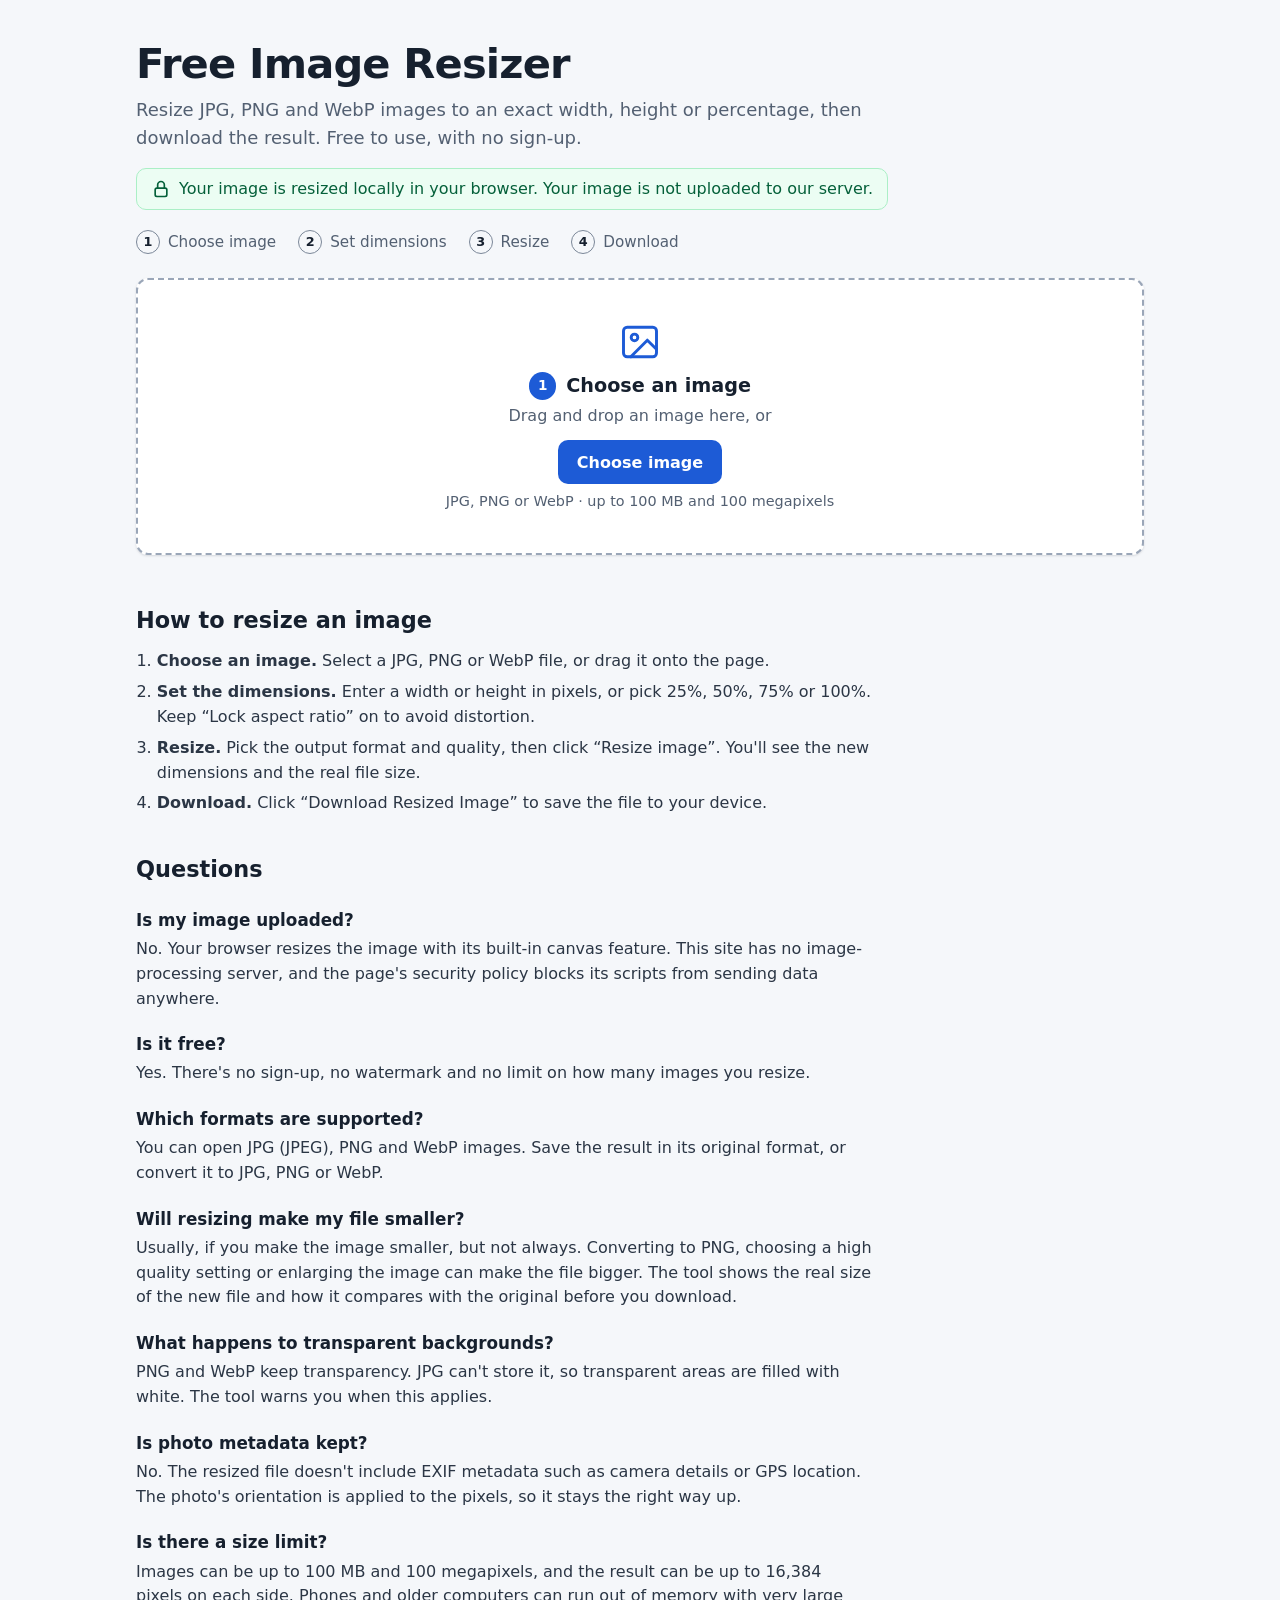
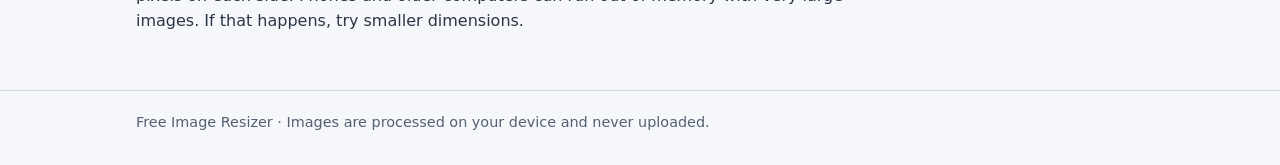
==== free-image-resizer/public/index.html @ 74262e60 "Add files via upload" ====
<!doctype html>
<html lang="en">
<head>
  <meta charset="utf-8">
  <meta name="viewport" content="width=device-width, initial-scale=1">
  <!-- connect-src 'none' stops this page's scripts from sending anything over the network. -->
  <meta http-equiv="Content-Security-Policy" content="default-src 'none'; script-src 'self'; style-src 'self'; img-src 'self' blob:; connect-src 'none'; form-action 'none'; base-uri 'none'; object-src 'none'">
  <title>Free Image Resizer – Resize JPG, PNG &amp; WebP Online</title>
  <meta name="description" content="Resize JPG, PNG and WebP images online for free. Set an exact width, height or percentage, keep the aspect ratio and download instantly. Your image never leaves your browser.">
  <link rel="canonical" href="https://free-image-resizer.pages.dev/">
  <meta name="theme-color" content="#1d5bd6">
  <link rel="icon" href="favicon.ico" sizes="32x32">
  <link rel="icon" href="favicon.svg" type="image/svg+xml">
  <link rel="apple-touch-icon" href="apple-touch-icon.png">
  <meta property="og:type" content="website">
  <meta property="og:title" content="Free Image Resizer – Resize JPG, PNG &amp; WebP Online">
  <meta property="og:description" content="Resize images to an exact width, height or percentage. Free, no sign-up, and your image never leaves your browser.">
  <meta property="og:url" content="https://free-image-resizer.pages.dev/">
  <meta name="twitter:card" content="summary">
  <link rel="stylesheet" href="styles.css">
  <script src="app.js" defer></script>
  <script type="application/ld+json">
  {
    "@context": "https://schema.org",
    "@type": "WebApplication",
    "name": "Free Image Resizer",
    "url": "https://free-image-resizer.pages.dev/",
    "description": "Resize JPG, PNG and WebP images in your browser by width, height or percentage.",
    "applicationCategory": "MultimediaApplication",
    "operatingSystem": "Any",
    "browserRequirements": "Requires JavaScript and a modern web browser",
    "offers": { "@type": "Offer", "price": "0", "priceCurrency": "USD" }
  }
  </script>
</head>
<body>
  <main>
    <div class="container">
      <section class="intro" aria-labelledby="page-title">
        <h1 id="page-title">Free Image Resizer</h1>
        <p class="lead">Resize JPG, PNG and WebP images to an exact width, height or percentage, then download the result. Free to use, with no sign-up.</p>
        <p class="privacy">
          <svg class="icon" viewBox="0 0 24 24" width="20" height="20" aria-hidden="true" focusable="false" fill="none" stroke="currentColor" stroke-width="2" stroke-linecap="round" stroke-linejoin="round"><rect x="5" y="11" width="14" height="10" rx="2"/><path d="M8 11V7a4 4 0 0 1 8 0v4"/></svg>
          <span>Your image is resized locally in your browser. Your image is not uploaded to our server.</span>
        </p>
        <ol class="steps" role="list" aria-label="How it works">
          <li>Choose image</li>
          <li>Set dimensions</li>
          <li>Resize</li>
          <li>Download</li>
        </ol>
      </section>

      <div id="app" class="app" aria-busy="false">
        <noscript><p class="alert alert-error">This tool needs JavaScript to resize images in your browser. Please turn JavaScript on and reload the page.</p></noscript>
        <div id="load-error" class="alert alert-error" role="alert" hidden></div>
        <input type="file" id="file-input" accept="image/jpeg,image/png,image/webp,.jpg,.jpeg,.png,.webp" aria-label="Choose an image file" hidden>

        <section id="upload" class="card dropzone" aria-labelledby="upload-title">
          <svg class="dropzone-icon" viewBox="0 0 24 24" width="44" height="44" aria-hidden="true" focusable="false" fill="none" stroke="currentColor" stroke-width="1.6" stroke-linecap="round" stroke-linejoin="round"><rect x="3" y="4" width="18" height="16" rx="2"/><circle cx="9" cy="9.5" r="1.8"/><path d="m21 16-5-5-9 9"/></svg>
          <h2 id="upload-title" class="step-title"><span class="step-num" aria-hidden="true">1</span>Choose an image</h2>
          <p class="dropzone-text">Drag and drop an image here, or</p>
          <button type="button" id="choose-btn" class="btn btn-primary">Choose image</button>
          <p class="hint">JPG, PNG or WebP · up to 100 MB and 100 megapixels</p>
        </section>

        <div id="workspace" class="workspace" hidden>
          <section id="original-card" class="card" aria-labelledby="original-title">
            <div class="card-head">
              <h2 id="original-title" class="step-title"><span class="step-num" aria-hidden="true">1</span>Original image</h2>
              <div class="card-actions">
                <button type="button" id="change-btn" class="btn btn-secondary btn-small">Change image</button>
                <button type="button" id="clear-btn" class="btn btn-secondary btn-small">Clear</button>
              </div>
            </div>
            <div id="original-preview" class="preview"></div>
            <dl class="meta">
              <div><dt>File name</dt><dd id="orig-name"></dd></div>
              <div><dt>Format</dt><dd id="orig-format"></dd></div>
              <div><dt>Dimensions</dt><dd id="orig-dims"></dd></div>
              <div><dt>File size</dt><dd id="orig-size"></dd></div>
            </dl>
          </section>

          <form id="settings" class="card" novalidate autocomplete="off" aria-labelledby="settings-title">
            <h2 id="settings-title" class="step-title" tabindex="-1"><span class="step-num" aria-hidden="true">2</span>Set dimensions</h2>

            <fieldset class="group">
              <legend class="label">Quick scale</legend>
              <div class="chips">
                <button type="button" class="chip" data-scale="25" aria-pressed="false">25%</button>
                <button type="button" class="chip" data-scale="50" aria-pressed="false">50%</button>
                <button type="button" class="chip" data-scale="75" aria-pressed="false">75%</button>
                <button type="button" class="chip" data-scale="100" aria-pressed="false">100%</button>
              </div>
              <p class="hint">Percentages are of the original size, so they never enlarge the image.</p>
            </fieldset>

            <fieldset class="group">
              <legend class="label">Exact size in pixels</legend>
              <div class="dims">
                <div class="field">
                  <label for="width">Width</label>
                  <div class="input-unit">
                    <input id="width" name="width" type="text" inputmode="numeric" autocomplete="off" spellcheck="false" aria-describedby="width-error dims-error">
                    <span aria-hidden="true">px</span>
                  </div>
                  <p id="width-error" class="field-error" hidden></p>
                </div>
                <span class="times" aria-hidden="true">×</span>
                <div class="field">
                  <label for="height">Height</label>
                  <div class="input-unit">
                    <input id="height" name="height" type="text" inputmode="numeric" autocomplete="off" spellcheck="false" aria-describedby="height-error dims-error">
                    <span aria-hidden="true">px</span>
                  </div>
                  <p id="height-error" class="field-error" hidden></p>
                </div>
              </div>
              <p id="dims-error" class="field-error" hidden></p>
              <label class="check"><input type="checkbox" id="lock" name="lock" checked aria-describedby="lock-hint"> Lock aspect ratio</label>
              <p id="lock-hint" class="hint">Change the width or height and the other side updates to keep the original proportions.</p>
            </fieldset>

            <div class="group">
              <label for="format" class="label">Output format</label>
              <select id="format" name="format">
                <option value="original" id="format-original" selected>Original format</option>
                <option value="jpeg">JPG</option>
                <option value="png">PNG</option>
                <option value="webp" id="format-webp">WebP</option>
              </select>
              <p id="format-note" class="hint" hidden></p>
              <p id="alpha-warning" class="alert alert-warn" hidden>This image has transparent areas. JPG doesn't support transparency, so they will be filled with white. Choose PNG or WebP to keep transparency.</p>
            </div>

            <div id="quality-field" class="group">
              <label for="quality" class="label">Quality: <output id="quality-value" for="quality">85%</output></label>
              <input id="quality" name="quality" type="range" min="1" max="100" step="1" value="85" aria-describedby="quality-hint">
              <p id="quality-hint" class="hint">Lower quality gives a smaller file but can show compression artifacts. 85% is a good balance.</p>
            </div>

            <div class="summary">
              <span class="summary-label">New size</span>
              <span id="summary-dims" class="summary-dims">—</span>
              <span id="summary-detail" class="summary-detail"></span>
            </div>
            <p id="summary-warning" class="alert alert-warn" hidden></p>

            <button type="submit" id="resize-btn" class="btn btn-primary btn-block btn-large"><span class="step-num" aria-hidden="true">3</span><span id="resize-label">Resize image</span></button>
            <div id="resize-error" class="alert alert-error" role="alert" hidden></div>
          </form>

          <section id="result-card" class="card result" aria-labelledby="result-title">
            <h2 id="result-title" class="step-title" tabindex="-1"><span class="step-num" aria-hidden="true">4</span>Download</h2>
            <p id="result-empty" class="placeholder">Your resized image will appear here after you click “Resize image”.</p>
            <div id="result-body" class="result-body" hidden>
              <div id="result-preview" class="preview"></div>
              <div>
                <dl class="meta">
                  <div><dt>Format</dt><dd id="res-format"></dd></div>
                  <div><dt>Dimensions</dt><dd id="res-dims"></dd></div>
                  <div><dt>File size</dt><dd id="res-size"></dd></div>
                  <div><dt>Change</dt><dd id="res-change"></dd></div>
                  <div><dt>File name</dt><dd id="res-name"></dd></div>
                </dl>
                <p id="res-note" class="hint" hidden></p>
                <a id="download" class="btn btn-primary btn-block btn-large" download>Download Resized Image</a>
              </div>
            </div>
          </section>
        </div>
      </div>

      <!--
        Future ad placement: insert <aside class="ad-slot" aria-label="Advertisement">…</aside>
        here, between the tool and the help text. .ad-slot in styles.css reserves its height so
        the page doesn't jump when the ad loads. Remember to update the Content-Security-Policy
        above to allow the ad network's scripts.
      -->

      <section class="info" aria-labelledby="how-title">
        <h2 id="how-title">How to resize an image</h2>
        <ol>
          <li><strong>Choose an image.</strong> Select a JPG, PNG or WebP file, or drag it onto the page.</li>
          <li><strong>Set the dimensions.</strong> Enter a width or height in pixels, or pick 25%, 50%, 75% or 100%. Keep “Lock aspect ratio” on to avoid distortion.</li>
          <li><strong>Resize.</strong> Pick the output format and quality, then click “Resize image”. You'll see the new dimensions and the real file size.</li>
          <li><strong>Download.</strong> Click “Download Resized Image” to save the file to your device.</li>
        </ol>

        <h2>Questions</h2>
        <h3>Is my image uploaded?</h3>
        <p>No. Your browser resizes the image with its built-in canvas feature. This site has no image-processing server, and the page's security policy blocks its scripts from sending data anywhere.</p>
        <h3>Is it free?</h3>
        <p>Yes. There's no sign-up, no watermark and no limit on how many images you resize.</p>
        <h3>Which formats are supported?</h3>
        <p>You can open JPG (JPEG), PNG and WebP images. Save the result in its original format, or convert it to JPG, PNG or WebP.</p>
        <h3>Will resizing make my file smaller?</h3>
        <p>Usually, if you make the image smaller, but not always. Converting to PNG, choosing a high quality setting or enlarging the image can make the file bigger. The tool shows the real size of the new file and how it compares with the original before you download.</p>
        <h3>What happens to transparent backgrounds?</h3>
        <p>PNG and WebP keep transparency. JPG can't store it, so transparent areas are filled with white. The tool warns you when this applies.</p>
        <h3>Is photo metadata kept?</h3>
        <p>No. The resized file doesn't include EXIF metadata such as camera details or GPS location. The photo's orientation is applied to the pixels, so it stays the right way up.</p>
        <h3>Is there a size limit?</h3>
        <p>Images can be up to 100 MB and 100 megapixels, and the result can be up to 16,384 pixels on each side. Phones and older computers can run out of memory with very large images. If that happens, try smaller dimensions.</p>
      </section>
    </div>
  </main>

  <footer class="site-footer">
    <div class="container">
      <p>Free Image Resizer · Images are processed on your device and never uploaded.</p>
    </div>
  </footer>

  <div id="status" class="visually-hidden" role="status" aria-live="polite"></div>
</body>
</html>
---- free-image-resizer/public/styles.css ----
:root {
  --bg: #f5f7fa;
  --surface: #ffffff;
  --text: #16202e;
  --muted: #536072;
  --border: #d5dbe3;
  --control-border: #7b8798;
  --primary: #1d5bd6;
  --primary-hover: #1749ad;
  --primary-soft: #eaf1fe;
  --focus: #1d5bd6;
  --error: #b42318;
  --error-bg: #fef3f2;
  --error-border: #fecdca;
  --warn: #7a4d00;
  --warn-bg: #fffaeb;
  --warn-border: #fedf89;
  --ok: #05603a;
  --ok-bg: #ecfdf3;
  --ok-border: #abefc6;
  --radius: 12px;
  --shadow: 0 1px 2px rgba(16, 24, 40, 0.06), 0 1px 3px rgba(16, 24, 40, 0.08);
  color-scheme: light;
}

*,
*::before,
*::after {
  box-sizing: border-box;
}

[hidden] {
  display: none !important;
}

html {
  -webkit-text-size-adjust: 100%;
}

body {
  margin: 0;
  font: 16px/1.55 system-ui, -apple-system, "Segoe UI", Roboto, "Helvetica Neue", Arial, sans-serif;
  color: var(--text);
  background: var(--bg);
}

:focus-visible {
  outline: 3px solid var(--focus);
  outline-offset: 2px;
}

.container {
  width: 100%;
  max-width: 1040px;
  margin: 0 auto;
  padding: 0 16px;
}

.visually-hidden {
  position: absolute !important;
  width: 1px;
  height: 1px;
  margin: -1px;
  padding: 0;
  overflow: hidden;
  clip: rect(0 0 0 0);
  white-space: nowrap;
  border: 0;
}

/* Intro */
.intro {
  padding: 40px 0 24px;
}

h1 {
  margin: 0 0 8px;
  font-size: clamp(1.9rem, 4vw, 2.6rem);
  line-height: 1.15;
  letter-spacing: -0.02em;
}

.lead {
  margin: 0 0 16px;
  max-width: 46rem;
  font-size: 1.125rem;
  color: var(--muted);
}

.privacy {
  display: inline-flex;
  align-items: flex-start;
  gap: 8px;
  margin: 0;
  padding: 8px 14px;
  border: 1px solid var(--ok-border);
  border-radius: 10px;
  background: var(--ok-bg);
  color: var(--ok);
  font-weight: 500;
}

.privacy .icon {
  flex: none;
  margin-top: 2px;
}

.steps {
  display: flex;
  flex-wrap: wrap;
  gap: 8px 22px;
  margin: 20px 0 0;
  padding: 0;
  list-style: none;
  counter-reset: step;
  color: var(--muted);
  font-size: 0.95rem;
}

.steps li {
  display: flex;
  align-items: center;
  gap: 8px;
  counter-increment: step;
}

.steps li::before {
  content: counter(step);
  display: inline-grid;
  place-items: center;
  width: 1.5rem;
  height: 1.5rem;
  border: 1px solid var(--control-border);
  border-radius: 50%;
  font-size: 0.8rem;
  font-weight: 700;
  color: var(--text);
}

/* Cards and layout */
.card {
  padding: 20px;
  border: 1px solid var(--border);
  border-radius: var(--radius);
  background: var(--surface);
  box-shadow: var(--shadow);
}

.workspace {
  display: grid;
  grid-template-columns: minmax(0, 1fr);
  gap: 20px;
}

@media (min-width: 860px) {
  .workspace {
    grid-template-columns: minmax(0, 1fr) minmax(0, 1fr);
    align-items: start;
  }

  .result {
    grid-column: 1 / -1;
  }
}

.card-head {
  display: flex;
  flex-wrap: wrap;
  align-items: center;
  justify-content: space-between;
  gap: 10px 12px;
  margin-bottom: 16px;
}

.card-head .step-title {
  margin: 0;
}

.card-actions {
  display: flex;
  gap: 8px;
}

.step-title {
  display: flex;
  align-items: center;
  gap: 10px;
  margin: 0 0 16px;
  font-size: 1.2rem;
  line-height: 1.3;
}

.step-title:focus-visible {
  outline-offset: 4px;
}

.step-num {
  display: inline-grid;
  flex: none;
  place-items: center;
  width: 1.7rem;
  height: 1.7rem;
  border-radius: 50%;
  background: var(--primary);
  color: #fff;
  font-size: 0.85rem;
  font-weight: 700;
}

/* Upload area */
.dropzone {
  display: flex;
  flex-direction: column;
  align-items: center;
  padding: 40px 20px;
  border: 2px dashed #9aa6b8;
  text-align: center;
  cursor: pointer;
}

.dropzone:hover {
  border-color: var(--primary);
}

.dropzone .step-title {
  margin-bottom: 4px;
}

.dropzone-icon {
  margin-bottom: 8px;
  color: var(--primary);
}

.dropzone-text {
  margin: 0 0 12px;
  color: var(--muted);
}

body.is-dragging .dropzone,
body.is-dragging #original-card {
  border-color: var(--primary);
  background: var(--primary-soft);
}

body.is-dragging #original-card {
  outline: 2px dashed var(--primary);
  outline-offset: 4px;
}

/* Previews: a checkerboard shows transparent areas */
.preview {
  display: flex;
  align-items: center;
  justify-content: center;
  min-height: 180px;
  padding: 8px;
  overflow: hidden;
  border: 1px solid var(--border);
  border-radius: 10px;
  background-color: #fff;
  background-image: conic-gradient(#edf0f4 25%, transparent 0 50%, #edf0f4 0 75%, transparent 0);
  background-size: 20px 20px;
}

.preview img {
  display: block;
  width: auto;
  height: auto;
  max-width: 100%;
  max-height: 340px;
}

.meta {
  display: grid;
  grid-template-columns: auto minmax(0, 1fr);
  gap: 6px 16px;
  margin: 16px 0 0;
  font-size: 0.95rem;
}

.meta div {
  display: contents;
}

.meta dt {
  color: var(--muted);
}

.meta dd {
  margin: 0;
  font-weight: 600;
  overflow-wrap: anywhere;
}

/* Form controls */
fieldset {
  min-width: 0;
  margin: 0;
  padding: 0;
  border: 0;
}

.group + .group {
  margin-top: 22px;
}

.label,
.field label {
  display: block;
  margin: 0 0 6px;
  padding: 0;
  font-weight: 600;
}

.chips {
  display: flex;
  flex-wrap: wrap;
  gap: 8px;
}

.chip {
  min-width: 68px;
  min-height: 40px;
  padding: 6px 14px;
  border: 1px solid var(--control-border);
  border-radius: 999px;
  background: #fff;
  color: var(--text);
  font: inherit;
  font-weight: 600;
  cursor: pointer;
}

.chip:hover {
  border-color: var(--primary);
  color: var(--primary);
}

.chip[aria-pressed="true"] {
  border-color: var(--primary);
  background: var(--primary);
  color: #fff;
}

.dims {
  display: grid;
  grid-template-columns: minmax(0, 1fr) auto minmax(0, 1fr);
  gap: 10px;
  align-items: start;
}

.times {
  padding-top: 38px;
  color: var(--muted);
}

.input-unit {
  position: relative;
}

.input-unit span {
  position: absolute;
  top: 50%;
  right: 12px;
  transform: translateY(-50%);
  color: var(--muted);
  pointer-events: none;
}

input[type="text"],
select {
  width: 100%;
  min-height: 44px;
  padding: 9px 12px;
  border: 1px solid var(--control-border);
  border-radius: 8px;
  background: #fff;
  color: var(--text);
  font: inherit;
}

.input-unit input {
  padding-right: 38px;
}

input[aria-invalid="true"] {
  border-color: var(--error);
  box-shadow: 0 0 0 1px var(--error);
}

.check {
  display: inline-flex;
  align-items: center;
  gap: 10px;
  margin-top: 14px;
  font-weight: 600;
  cursor: pointer;
}

input[type="checkbox"],
input[type="range"] {
  accent-color: var(--primary);
}

input[type="checkbox"] {
  width: 20px;
  height: 20px;
  margin: 0;
}

input[type="range"] {
  width: 100%;
  margin: 4px 0 0;
}

.hint {
  margin: 6px 0 0;
  color: var(--muted);
  font-size: 0.9rem;
}

.field-error {
  margin: 6px 0 0;
  color: var(--error);
  font-size: 0.9rem;
  font-weight: 500;
}

.alert {
  margin: 12px 0 0;
  padding: 10px 14px;
  border: 1px solid transparent;
  border-radius: 10px;
  font-size: 0.95rem;
}

.app > .alert {
  margin: 0 0 16px;
}

.alert-error {
  border-color: var(--error-border);
  background: var(--error-bg);
  color: var(--error);
}

.alert-warn {
  border-color: var(--warn-border);
  background: var(--warn-bg);
  color: var(--warn);
}

.summary {
  display: flex;
  flex-wrap: wrap;
  align-items: baseline;
  gap: 2px 12px;
  margin-top: 22px;
  padding: 12px 14px;
  border-radius: 10px;
  background: var(--primary-soft);
}

.summary-label {
  flex-basis: 100%;
  color: var(--muted);
  font-size: 0.85rem;
  font-weight: 600;
}

.summary-dims {
  font-size: 1.3rem;
  font-weight: 700;
}

.summary-detail {
  color: var(--muted);
  font-size: 0.95rem;
}

/* Buttons */
.btn {
  display: inline-flex;
  align-items: center;
  justify-content: center;
  gap: 10px;
  min-height: 44px;
  padding: 10px 18px;
  border: 1px solid transparent;
  border-radius: 10px;
  font: inherit;
  font-weight: 600;
  line-height: 1.2;
  text-align: center;
  text-decoration: none;
  cursor: pointer;
}

.btn-primary {
  background: var(--primary);
  color: #fff;
}

.btn-primary:hover {
  background: var(--primary-hover);
}

.btn-primary .step-num {
  background: #fff;
  color: var(--primary);
}

.btn-secondary {
  border-color: var(--control-border);
  background: #fff;
  color: var(--text);
}

.btn-secondary:hover {
  background: #f0f2f5;
}

.btn-small {
  min-height: 36px;
  padding: 6px 12px;
  font-size: 0.9rem;
}

.btn-block {
  width: 100%;
}

.btn-large {
  min-height: 52px;
  font-size: 1.05rem;
}

#resize-btn {
  margin-top: 16px;
}

.btn:disabled {
  opacity: 0.65;
  cursor: progress;
}

/* Result */
.placeholder {
  margin: 0;
  padding: 28px 16px;
  border: 1px dashed var(--border);
  border-radius: 10px;
  color: var(--muted);
  text-align: center;
}

.result-body {
  display: grid;
  gap: 20px;
}

.result-body .meta {
  margin: 0 0 16px;
}

.result-body .hint {
  margin: 0 0 16px;
}

@media (min-width: 860px) {
  .result-body {
    grid-template-columns: minmax(0, 1.4fr) minmax(0, 1fr);
    align-items: start;
  }
}

/* Reserved space for a future ad (see comment in index.html). */
.ad-slot {
  max-width: 728px;
  min-height: 100px;
  margin: 40px auto 0;
}

/* Help text */
.info {
  max-width: 46rem;
  margin: 48px 0 56px;
}

.info h2 {
  margin: 36px 0 12px;
  font-size: 1.4rem;
}

.info h2:first-child {
  margin-top: 0;
}

.info h3 {
  margin: 20px 0 4px;
  font-size: 1.05rem;
}

.info p,
.info li {
  color: #2b3645;
}

.info p {
  margin: 0;
}

.info ol {
  margin: 0;
  padding-left: 1.3rem;
}

.info li + li {
  margin-top: 6px;
}

.site-footer {
  padding: 20px 0 32px;
  border-top: 1px solid var(--border);
  color: var(--muted);
  font-size: 0.9rem;
}

.site-footer p {
  margin: 0;
}

@media (max-width: 480px) {
  .intro {
    padding-top: 28px;
  }

  .card {
    padding: 16px;
  }

  .dropzone {
    padding: 28px 16px;
  }

  .times {
    padding-top: 36px;
  }
}
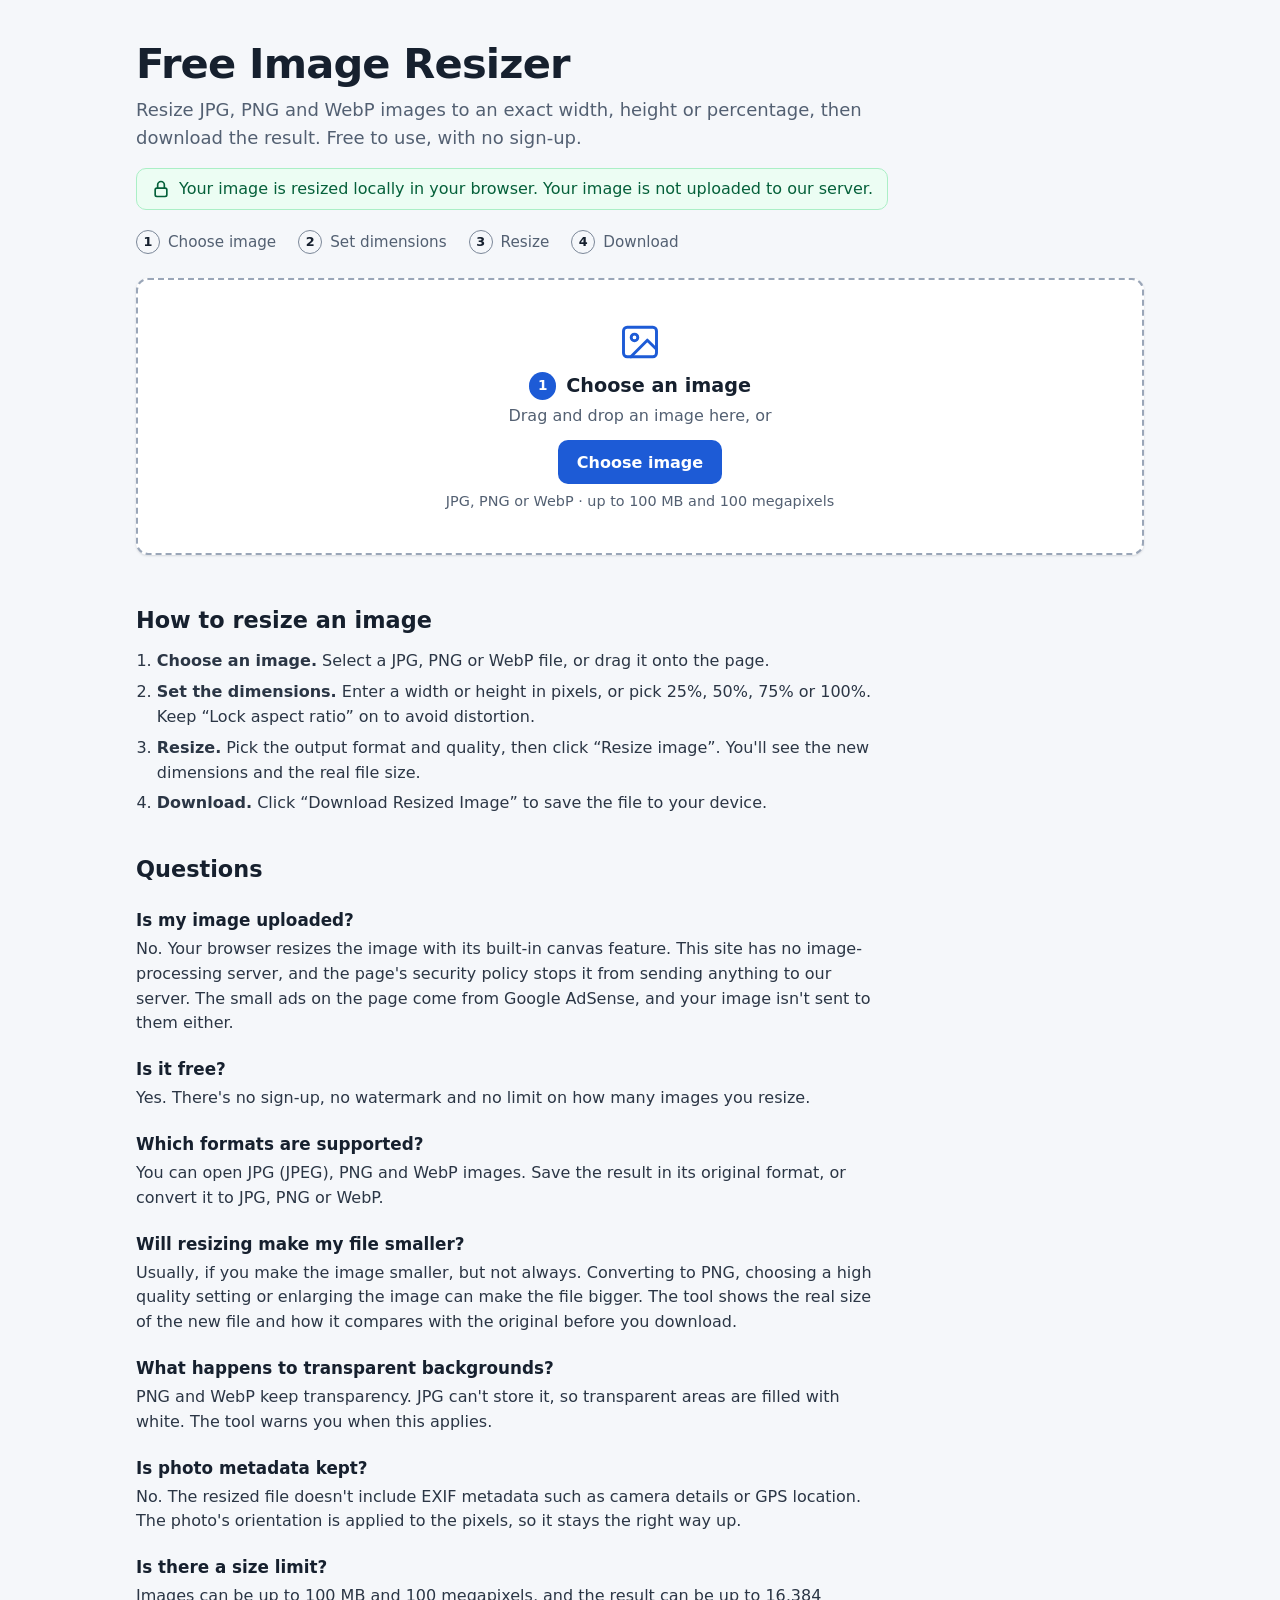
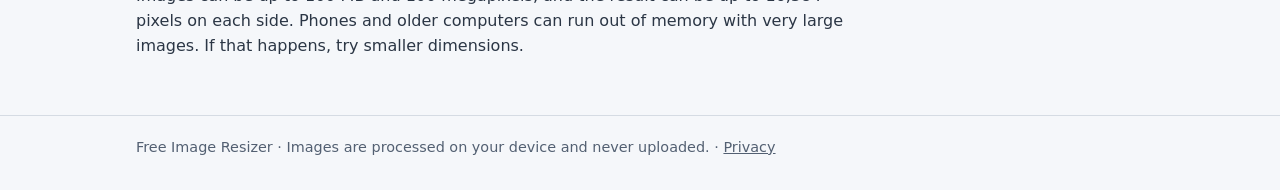
==== commit 3350b5e0: "Add two small AdSense boxes, privacy page, real site URL - Two labelled ad boxes (468x60, 320x50 on " ====
--- a/free-image-resizer/public/index.html
+++ b/free-image-resizer/public/index.html
@@ -3,11 +3,12 @@
 <head>
   <meta charset="utf-8">
   <meta name="viewport" content="width=device-width, initial-scale=1">
-  <!-- connect-src 'none' stops this page's scripts from sending anything over the network. -->
-  <meta http-equiv="Content-Security-Policy" content="default-src 'none'; script-src 'self'; style-src 'self'; img-src 'self' blob:; connect-src 'none'; form-action 'none'; base-uri 'none'; object-src 'none'">
+  <!-- connect-src has no 'self', so the page can never send anything to this site's server.
+       The Google domains are only for the small AdSense boxes (see ads.js). -->
+  <meta http-equiv="Content-Security-Policy" content="default-src 'none'; script-src 'self' https://*.googlesyndication.com https://*.googleadservices.com https://*.doubleclick.net https://*.google.com https://*.gstatic.com https://*.adtrafficquality.google; style-src 'self' 'unsafe-inline'; img-src 'self' blob: data: https:; font-src https://fonts.gstatic.com; frame-src https://*.googlesyndication.com https://*.doubleclick.net https://*.google.com https://*.adtrafficquality.google; connect-src https://*.googlesyndication.com https://*.googleadservices.com https://*.doubleclick.net https://*.google.com https://*.gstatic.com https://*.adtrafficquality.google; form-action 'none'; base-uri 'none'; object-src 'none'">
   <title>Free Image Resizer – Resize JPG, PNG &amp; WebP Online</title>
   <meta name="description" content="Resize JPG, PNG and WebP images online for free. Set an exact width, height or percentage, keep the aspect ratio and download instantly. Your image never leaves your browser.">
-  <link rel="canonical" href="https://free-image-resizer.pages.dev/">
+  <link rel="canonical" href="https://free-image-resizer.freewebtoolss.workers.dev/">
   <meta name="theme-color" content="#1d5bd6">
   <link rel="icon" href="favicon.ico" sizes="32x32">
   <link rel="icon" href="favicon.svg" type="image/svg+xml">
@@ -15,16 +16,17 @@
   <meta property="og:type" content="website">
   <meta property="og:title" content="Free Image Resizer – Resize JPG, PNG &amp; WebP Online">
   <meta property="og:description" content="Resize images to an exact width, height or percentage. Free, no sign-up, and your image never leaves your browser.">
-  <meta property="og:url" content="https://free-image-resizer.pages.dev/">
+  <meta property="og:url" content="https://free-image-resizer.freewebtoolss.workers.dev/">
   <meta name="twitter:card" content="summary">
   <link rel="stylesheet" href="styles.css">
   <script src="app.js" defer></script>
+  <script src="ads.js" defer></script>
   <script type="application/ld+json">
   {
     "@context": "https://schema.org",
     "@type": "WebApplication",
     "name": "Free Image Resizer",
-    "url": "https://free-image-resizer.pages.dev/",
+    "url": "https://free-image-resizer.freewebtoolss.workers.dev/",
     "description": "Resize JPG, PNG and WebP images in your browser by width, height or percentage.",
     "applicationCategory": "MultimediaApplication",
     "operatingSystem": "Any",
@@ -172,12 +174,11 @@
         </div>
       </div>
 
-      <!--
-        Future ad placement: insert <aside class="ad-slot" aria-label="Advertisement">…</aside>
-        here, between the tool and the help text. .ad-slot in styles.css reserves its height so
-        the page doesn't jump when the ad loads. Remember to update the Content-Security-Policy
-        above to allow the ad network's scripts.
-      -->
+      <!-- Small ad boxes: hidden until AdSense IDs are set in ads.js. Never inside the tool. -->
+      <aside class="ad-slot" aria-label="Advertisement" hidden>
+        <span class="ad-label">Advertisement</span>
+        <ins class="adsbygoogle ad-unit"></ins>
+      </aside>
 
       <section class="info" aria-labelledby="how-title">
         <h2 id="how-title">How to resize an image</h2>
@@ -190,7 +191,7 @@
 
         <h2>Questions</h2>
         <h3>Is my image uploaded?</h3>
-        <p>No. Your browser resizes the image with its built-in canvas feature. This site has no image-processing server, and the page's security policy blocks its scripts from sending data anywhere.</p>
+        <p>No. Your browser resizes the image with its built-in canvas feature. This site has no image-processing server, and the page's security policy stops it from sending anything to our server. The small ads on the page come from Google AdSense, and your image isn't sent to them either.</p>
         <h3>Is it free?</h3>
         <p>Yes. There's no sign-up, no watermark and no limit on how many images you resize.</p>
         <h3>Which formats are supported?</h3>
@@ -204,12 +205,17 @@
         <h3>Is there a size limit?</h3>
         <p>Images can be up to 100 MB and 100 megapixels, and the result can be up to 16,384 pixels on each side. Phones and older computers can run out of memory with very large images. If that happens, try smaller dimensions.</p>
       </section>
+
+      <aside class="ad-slot ad-slot-bottom" aria-label="Advertisement" hidden>
+        <span class="ad-label">Advertisement</span>
+        <ins class="adsbygoogle ad-unit"></ins>
+      </aside>
     </div>
   </main>
 
   <footer class="site-footer">
     <div class="container">
-      <p>Free Image Resizer · Images are processed on your device and never uploaded.</p>
+      <p>Free Image Resizer · Images are processed on your device and never uploaded. · <a href="privacy.html">Privacy</a></p>
     </div>
   </footer>
 
--- a/free-image-resizer/public/styles.css
+++ b/free-image-resizer/public/styles.css
@@ -574,11 +574,43 @@
   }
 }
 
-/* Reserved space for a future ad (see comment in index.html). */
+/* Small ad boxes (see ads.js): 320×50 on phones, 468×60 on wider screens. */
 .ad-slot {
-  max-width: 728px;
-  min-height: 100px;
-  margin: 40px auto 0;
+  display: flex;
+  flex-direction: column;
+  align-items: center;
+  gap: 4px;
+  margin: 32px auto 0;
+}
+
+.ad-slot-bottom {
+  margin: 0 auto 40px;
+}
+
+.ad-label {
+  color: var(--muted);
+  font-size: 0.7rem;
+  letter-spacing: 0.08em;
+  text-transform: uppercase;
+}
+
+.ad-unit {
+  display: inline-block;
+  width: 320px;
+  max-width: 100%;
+  height: 50px;
+}
+
+@media (min-width: 600px) {
+  .ad-unit {
+    width: 468px;
+    height: 60px;
+  }
+}
+
+/* No ad to show: hide the box instead of leaving a gap. */
+.ad-slot:has(ins[data-ad-status="unfilled"]) {
+  display: none;
 }
 
 /* Help text */
@@ -630,6 +662,10 @@
   margin: 0;
 }
 
+.site-footer a {
+  color: var(--muted);
+}
+
 @media (max-width: 480px) {
   .intro {
     padding-top: 28px;
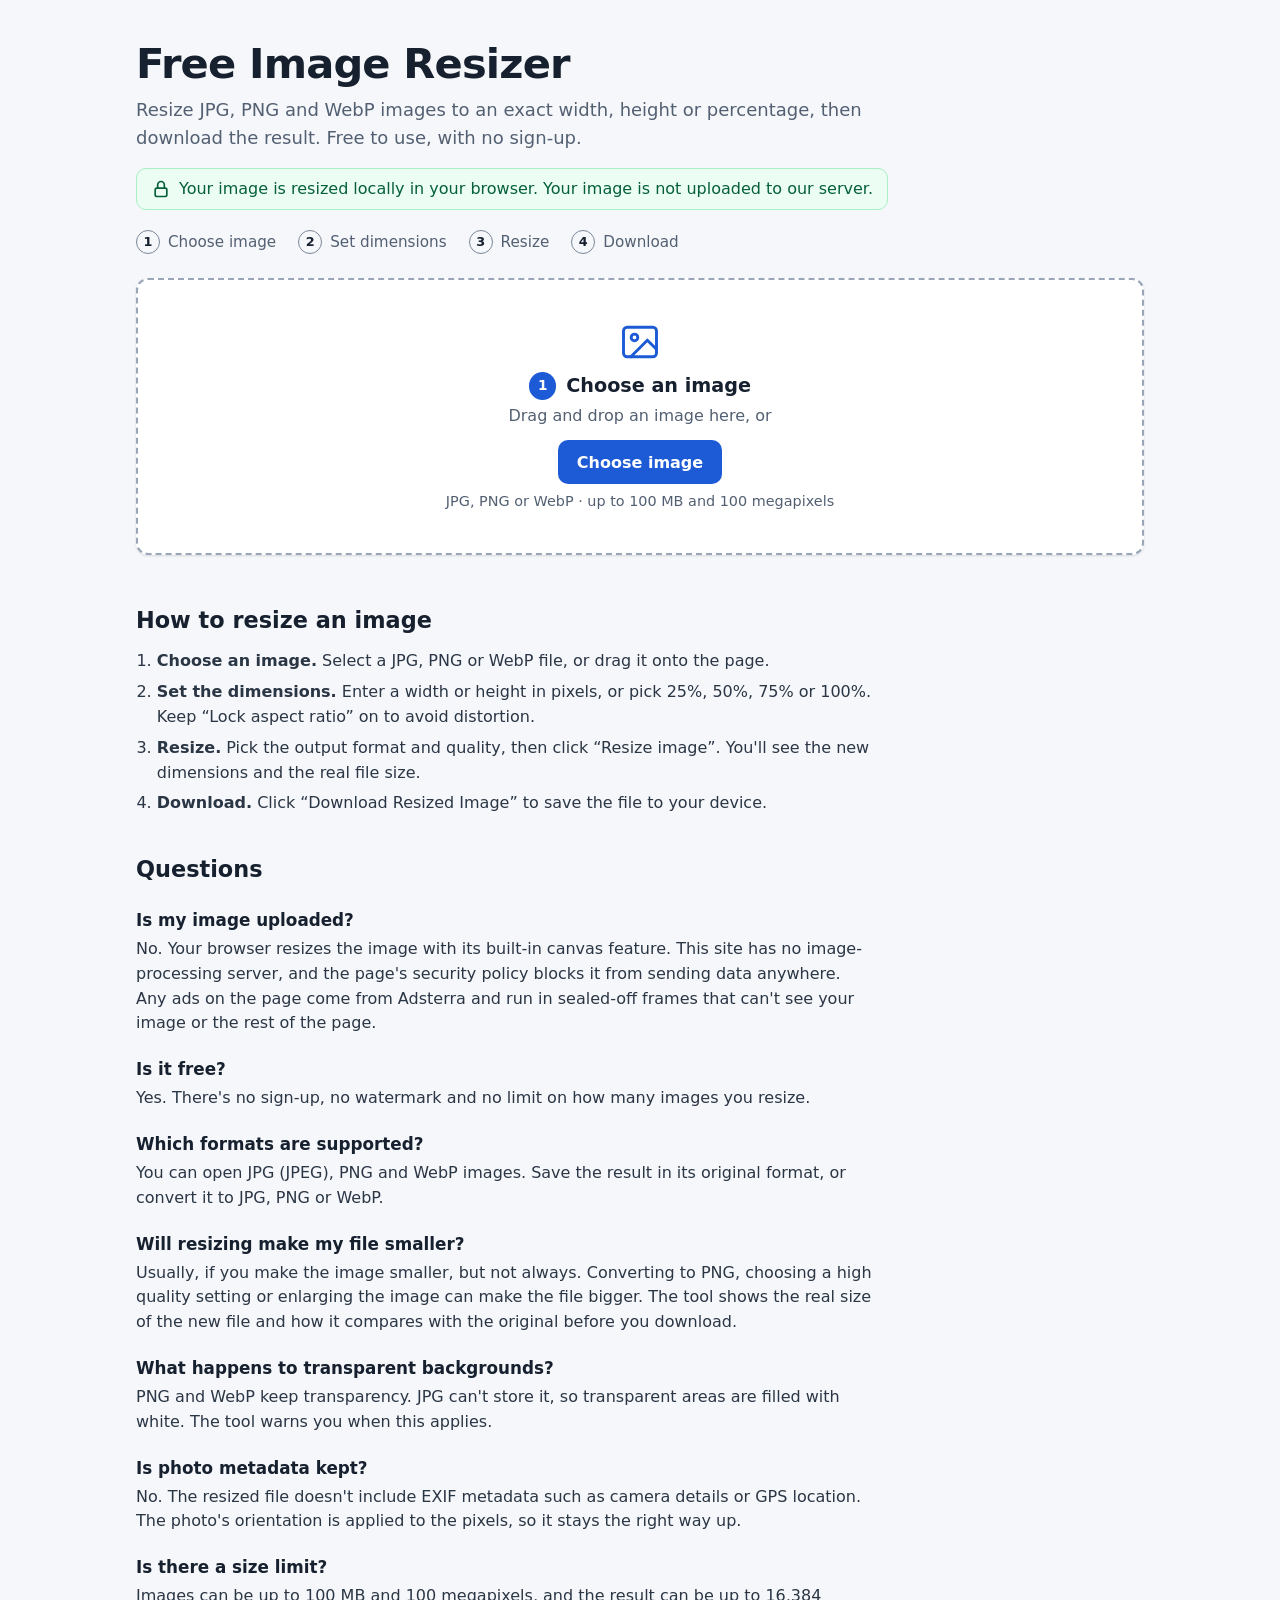
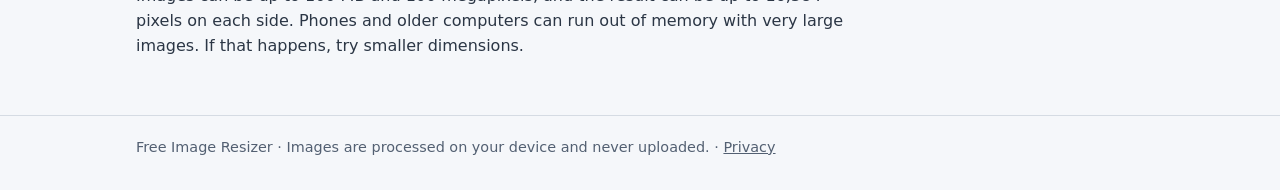
==== commit 21f83097: "Switch ads from AdSense to Adsterra banners in sandboxed frames - Two Adsterra banner places (468x60" ====
--- a/free-image-resizer/public/index.html
+++ b/free-image-resizer/public/index.html
@@ -3,9 +3,9 @@
 <head>
   <meta charset="utf-8">
   <meta name="viewport" content="width=device-width, initial-scale=1">
-  <!-- connect-src has no 'self', so the page can never send anything to this site's server.
-       The Google domains are only for the small AdSense boxes (see ads.js). -->
-  <meta http-equiv="Content-Security-Policy" content="default-src 'none'; script-src 'self' https://*.googlesyndication.com https://*.googleadservices.com https://*.doubleclick.net https://*.google.com https://*.gstatic.com https://*.adtrafficquality.google; style-src 'self' 'unsafe-inline'; img-src 'self' blob: data: https:; font-src https://fonts.gstatic.com; frame-src https://*.googlesyndication.com https://*.doubleclick.net https://*.google.com https://*.adtrafficquality.google; connect-src https://*.googlesyndication.com https://*.googleadservices.com https://*.doubleclick.net https://*.google.com https://*.gstatic.com https://*.adtrafficquality.google; form-action 'none'; base-uri 'none'; object-src 'none'">
+  <!-- connect-src 'none': this page can't send anything over the network. Ads load only inside
+       sandboxed ad/ frames (see ads.js), which can't reach this page or your image. -->
+  <meta http-equiv="Content-Security-Policy" content="default-src 'none'; script-src 'self'; style-src 'self'; img-src 'self' blob:; frame-src 'self'; connect-src 'none'; form-action 'none'; base-uri 'none'; object-src 'none'">
   <title>Free Image Resizer – Resize JPG, PNG &amp; WebP Online</title>
   <meta name="description" content="Resize JPG, PNG and WebP images online for free. Set an exact width, height or percentage, keep the aspect ratio and download instantly. Your image never leaves your browser.">
   <link rel="canonical" href="https://free-image-resizer.freewebtoolss.workers.dev/">
@@ -20,6 +20,7 @@
   <meta name="twitter:card" content="summary">
   <link rel="stylesheet" href="styles.css">
   <script src="app.js" defer></script>
+  <script src="ads-config.js" defer></script>
   <script src="ads.js" defer></script>
   <script type="application/ld+json">
   {
@@ -174,10 +175,10 @@
         </div>
       </div>
 
-      <!-- Small ad boxes: hidden until AdSense IDs are set in ads.js. Never inside the tool. -->
-      <aside class="ad-slot" aria-label="Advertisement" hidden>
-        <span class="ad-label">Advertisement</span>
-        <ins class="adsbygoogle ad-unit"></ins>
+      <!-- Small Adsterra banner: hidden until a banner code is set in ads-config.js. Never inside the tool. -->
+      <aside class="ad-slot" data-ad-sizes="468x60 320x50" aria-label="Advertisement" hidden>
+        <p class="ad-label" aria-hidden="true">Advertisement</p>
+        <div class="ad-box"></div>
       </aside>
 
       <section class="info" aria-labelledby="how-title">
@@ -191,7 +192,7 @@
 
         <h2>Questions</h2>
         <h3>Is my image uploaded?</h3>
-        <p>No. Your browser resizes the image with its built-in canvas feature. This site has no image-processing server, and the page's security policy stops it from sending anything to our server. The small ads on the page come from Google AdSense, and your image isn't sent to them either.</p>
+        <p>No. Your browser resizes the image with its built-in canvas feature. This site has no image-processing server, and the page's security policy blocks it from sending data anywhere. Any ads on the page come from Adsterra and run in sealed-off frames that can't see your image or the rest of the page.</p>
         <h3>Is it free?</h3>
         <p>Yes. There's no sign-up, no watermark and no limit on how many images you resize.</p>
         <h3>Which formats are supported?</h3>
@@ -206,9 +207,9 @@
         <p>Images can be up to 100 MB and 100 megapixels, and the result can be up to 16,384 pixels on each side. Phones and older computers can run out of memory with very large images. If that happens, try smaller dimensions.</p>
       </section>
 
-      <aside class="ad-slot ad-slot-bottom" aria-label="Advertisement" hidden>
-        <span class="ad-label">Advertisement</span>
-        <ins class="adsbygoogle ad-unit"></ins>
+      <aside class="ad-slot ad-slot-bottom" data-ad-sizes="468x60 320x50" aria-label="Advertisement" hidden>
+        <p class="ad-label" aria-hidden="true">Advertisement</p>
+        <div class="ad-box"></div>
       </aside>
     </div>
   </main>
--- a/free-image-resizer/public/styles.css
+++ b/free-image-resizer/public/styles.css
@@ -574,7 +574,7 @@
   }
 }
 
-/* Small ad boxes (see ads.js): 320×50 on phones, 468×60 on wider screens. */
+/* Small Adsterra banners (see ads.js): 468×60, or 320×50 on phones. The frame sets the size. */
 .ad-slot {
   display: flex;
   flex-direction: column;
@@ -588,29 +588,21 @@
 }
 
 .ad-label {
+  margin: 0;
   color: var(--muted);
   font-size: 0.7rem;
   letter-spacing: 0.08em;
   text-transform: uppercase;
 }
 
-.ad-unit {
-  display: inline-block;
-  width: 320px;
+.ad-box {
   max-width: 100%;
-  height: 50px;
-}
-
-@media (min-width: 600px) {
-  .ad-unit {
-    width: 468px;
-    height: 60px;
-  }
-}
-
-/* No ad to show: hide the box instead of leaving a gap. */
-.ad-slot:has(ins[data-ad-status="unfilled"]) {
-  display: none;
+  overflow: hidden;
+}
+
+.ad-box iframe {
+  display: block;
+  border: 0;
 }
 
 /* Help text */
